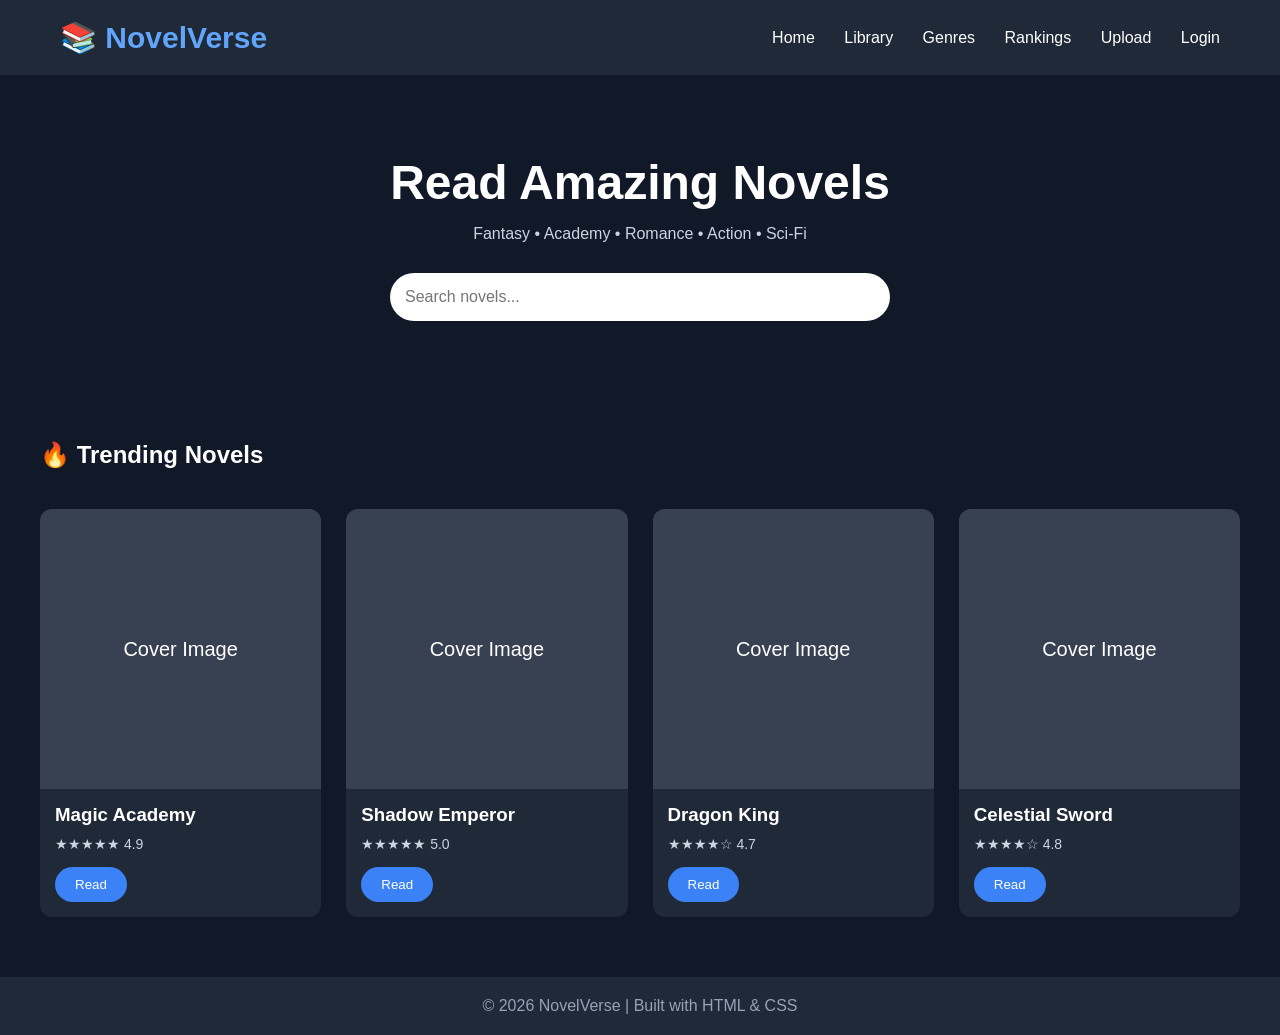
==== index.html @ a05cd236 "basic page" ====
<!DOCTYPE html>
<html lang="en">
<head>
    <meta charset="UTF-8">
    <meta name="viewport" content="width=device-width, initial-scale=1.0">
    <title>NovelVerse</title>

    <style>
        *{
            margin:0;
            padding:0;
            box-sizing:border-box;
            font-family:Arial, Helvetica, sans-serif;
        }

        body{
            background:#111827;
            color:white;
        }

        header{
            background:#1f2937;
            display:flex;
            justify-content:space-between;
            align-items:center;
            padding:20px 60px;
        }

        .logo{
            font-size:30px;
            font-weight:bold;
            color:#60a5fa;
        }

        nav a{
            color:white;
            text-decoration:none;
            margin-left:25px;
            transition:.3s;
        }

        nav a:hover{
            color:#60a5fa;
        }

        .hero{
            text-align:center;
            padding:80px 20px;
        }

        .hero h1{
            font-size:48px;
            margin-bottom:15px;
        }

        .hero p{
            color:#cbd5e1;
            margin-bottom:30px;
        }

        .hero input{
            width:60%;
            max-width:500px;
            padding:15px;
            border:none;
            border-radius:30px;
            font-size:16px;
        }

        h2{
            margin:40px;
        }

        .novels{
            display:grid;
            grid-template-columns:repeat(auto-fit,minmax(220px,1fr));
            gap:25px;
            padding:0 40px 60px;
        }

        .card{
            background:#1f2937;
            border-radius:12px;
            overflow:hidden;
            transition:.3s;
        }

        .card:hover{
            transform:translateY(-8px);
        }

        .cover{
            height:280px;
            background:#374151;
            display:flex;
            justify-content:center;
            align-items:center;
            font-size:20px;
        }

        .info{
            padding:15px;
        }

        .info h3{
            margin-bottom:10px;
        }

        .info p{
            color:#cbd5e1;
            font-size:14px;
        }

        footer{
            background:#1f2937;
            text-align:center;
            padding:20px;
            color:#94a3b8;
        }

        button{
            margin-top:15px;
            padding:10px 20px;
            border:none;
            border-radius:25px;
            background:#3b82f6;
            color:white;
            cursor:pointer;
        }

        button:hover{
            background:#2563eb;
        }
    </style>

</head>
<body>

<header>

    <div class="logo">📚 NovelVerse</div>

    <nav>
        <a href="#">Home</a>
        <a href="#">Library</a>
        <a href="#">Genres</a>
        <a href="#">Rankings</a>
        <a href="#">Upload</a>
        <a href="#">Login</a>
    </nav>

</header>

<section class="hero">

    <h1>Read Amazing Novels</h1>

    <p>Fantasy • Academy • Romance • Action • Sci-Fi</p>

    <input type="text" placeholder="Search novels...">

</section>

<h2>🔥 Trending Novels</h2>

<section class="novels">

    <div class="card">
        <div class="cover">Cover Image</div>
        <div class="info">
            <h3>Magic Academy</h3>
            <p>★★★★★ 4.9</p>
            <button>Read</button>
        </div>
    </div>

    <div class="card">
        <div class="cover">Cover Image</div>
        <div class="info">
            <h3>Shadow Emperor</h3>
            <p>★★★★★ 5.0</p>
            <button>Read</button>
        </div>
    </div>

    <div class="card">
        <div class="cover">Cover Image</div>
        <div class="info">
            <h3>Dragon King</h3>
            <p>★★★★☆ 4.7</p>
            <button>Read</button>
        </div>
    </div>

    <div class="card">
        <div class="cover">Cover Image</div>
        <div class="info">
            <h3>Celestial Sword</h3>
            <p>★★★★☆ 4.8</p>
            <button>Read</button>
        </div>
    </div>

</section>

<footer>

    © 2026 NovelVerse | Built with HTML & CSS

</footer>

</body>
</html>
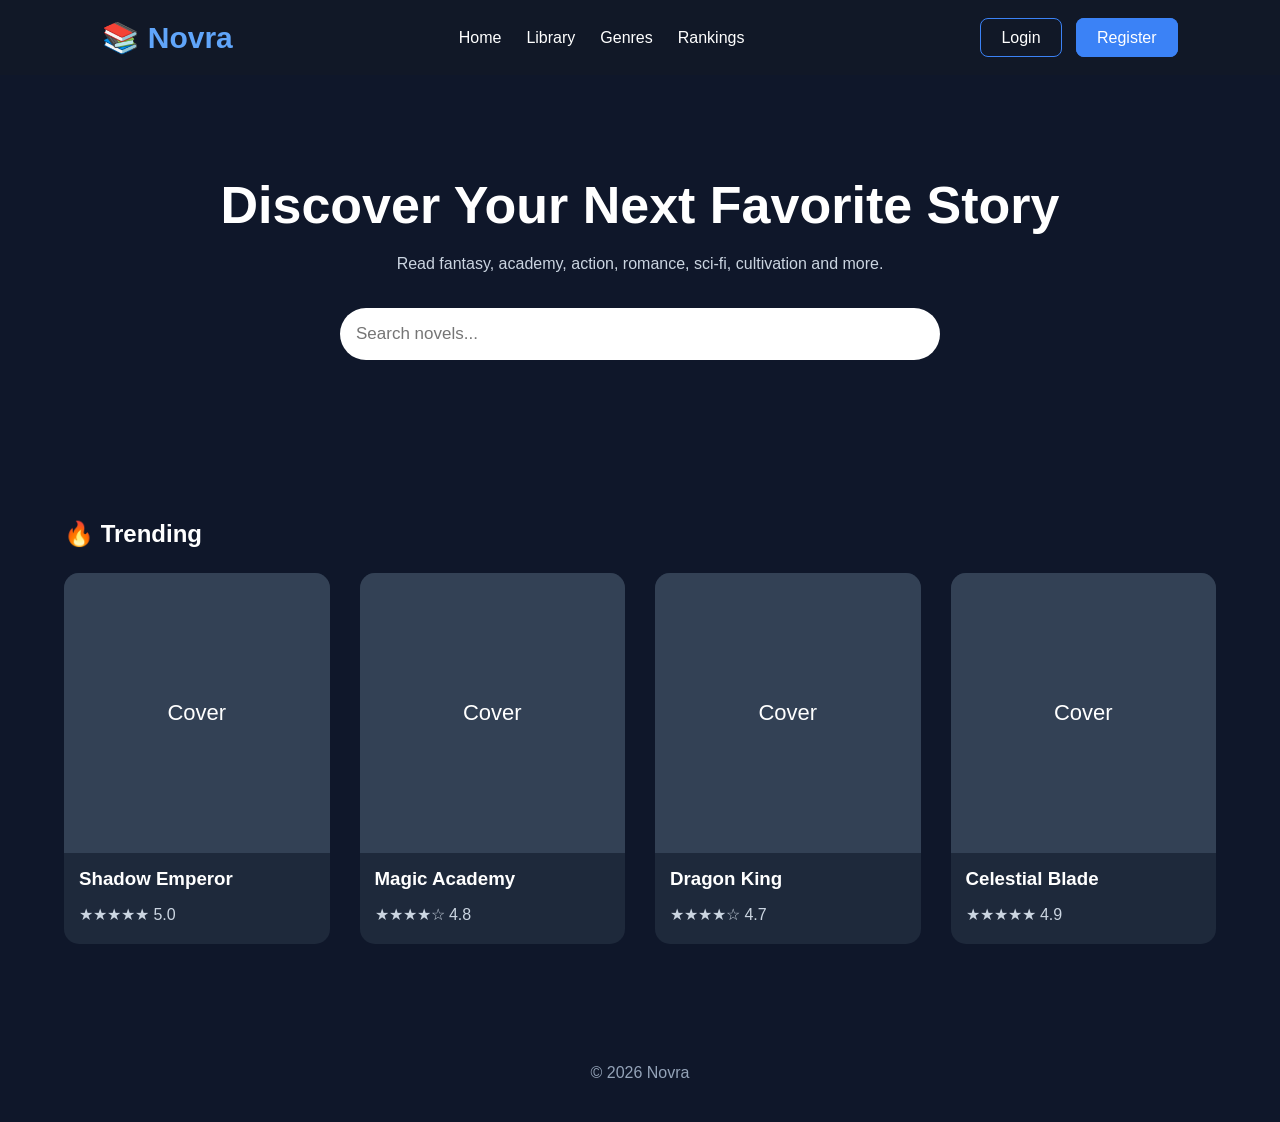
==== commit 8b290448: "updates to clarity" ====
--- a/index.html
+++ b/index.html
@@ -1,213 +1,125 @@
 <!DOCTYPE html>
 <html lang="en">
 <head>
+
     <meta charset="UTF-8">
     <meta name="viewport" content="width=device-width, initial-scale=1.0">
-    <title>NovelVerse</title>
 
-    <style>
-        *{
-            margin:0;
-            padding:0;
-            box-sizing:border-box;
-            font-family:Arial, Helvetica, sans-serif;
-        }
+    <title>Novra</title>
 
-        body{
-            background:#111827;
-            color:white;
-        }
-
-        header{
-            background:#1f2937;
-            display:flex;
-            justify-content:space-between;
-            align-items:center;
-            padding:20px 60px;
-        }
-
-        .logo{
-            font-size:30px;
-            font-weight:bold;
-            color:#60a5fa;
-        }
-
-        nav a{
-            color:white;
-            text-decoration:none;
-            margin-left:25px;
-            transition:.3s;
-        }
-
-        nav a:hover{
-            color:#60a5fa;
-        }
-
-        .hero{
-            text-align:center;
-            padding:80px 20px;
-        }
-
-        .hero h1{
-            font-size:48px;
-            margin-bottom:15px;
-        }
-
-        .hero p{
-            color:#cbd5e1;
-            margin-bottom:30px;
-        }
-
-        .hero input{
-            width:60%;
-            max-width:500px;
-            padding:15px;
-            border:none;
-            border-radius:30px;
-            font-size:16px;
-        }
-
-        h2{
-            margin:40px;
-        }
-
-        .novels{
-            display:grid;
-            grid-template-columns:repeat(auto-fit,minmax(220px,1fr));
-            gap:25px;
-            padding:0 40px 60px;
-        }
-
-        .card{
-            background:#1f2937;
-            border-radius:12px;
-            overflow:hidden;
-            transition:.3s;
-        }
-
-        .card:hover{
-            transform:translateY(-8px);
-        }
-
-        .cover{
-            height:280px;
-            background:#374151;
-            display:flex;
-            justify-content:center;
-            align-items:center;
-            font-size:20px;
-        }
-
-        .info{
-            padding:15px;
-        }
-
-        .info h3{
-            margin-bottom:10px;
-        }
-
-        .info p{
-            color:#cbd5e1;
-            font-size:14px;
-        }
-
-        footer{
-            background:#1f2937;
-            text-align:center;
-            padding:20px;
-            color:#94a3b8;
-        }
-
-        button{
-            margin-top:15px;
-            padding:10px 20px;
-            border:none;
-            border-radius:25px;
-            background:#3b82f6;
-            color:white;
-            cursor:pointer;
-        }
-
-        button:hover{
-            background:#2563eb;
-        }
-    </style>
+    <link rel="stylesheet" href="css/style.css">
 
 </head>
+
 <body>
 
 <header>
 
-    <div class="logo">📚 NovelVerse</div>
+    <div class="logo">
+        📚 Novra
+    </div>
 
     <nav>
+
         <a href="#">Home</a>
-        <a href="#">Library</a>
+        <a href="novels.html">Library</a>
         <a href="#">Genres</a>
         <a href="#">Rankings</a>
-        <a href="#">Upload</a>
-        <a href="#">Login</a>
+
     </nav>
+
+    <div>
+
+        <a href="login.html" class="btn">Login</a>
+        <a href="register.html" class="btn primary">Register</a>
+
+    </div>
 
 </header>
 
+
 <section class="hero">
 
-    <h1>Read Amazing Novels</h1>
+    <h1>Discover Your Next Favorite Story</h1>
 
-    <p>Fantasy • Academy • Romance • Action • Sci-Fi</p>
+    <p>
+        Read fantasy, academy, action, romance, sci-fi,
+        cultivation and more.
+    </p>
 
-    <input type="text" placeholder="Search novels...">
+    <input
+        type="text"
+        placeholder="Search novels..."
+    >
 
 </section>
 
-<h2>🔥 Trending Novels</h2>
 
-<section class="novels">
+<section class="section">
 
-    <div class="card">
-        <div class="cover">Cover Image</div>
-        <div class="info">
+    <h2>🔥 Trending</h2>
+
+    <div class="cards">
+
+        <div class="card">
+
+            <div class="cover">
+                Cover
+            </div>
+
+            <h3>Shadow Emperor</h3>
+
+            <p>★★★★★ 5.0</p>
+
+        </div>
+
+        <div class="card">
+
+            <div class="cover">
+                Cover
+            </div>
+
             <h3>Magic Academy</h3>
+
+            <p>★★★★☆ 4.8</p>
+
+        </div>
+
+        <div class="card">
+
+            <div class="cover">
+                Cover
+            </div>
+
+            <h3>Dragon King</h3>
+
+            <p>★★★★☆ 4.7</p>
+
+        </div>
+
+        <div class="card">
+
+            <div class="cover">
+                Cover
+            </div>
+
+            <h3>Celestial Blade</h3>
+
             <p>★★★★★ 4.9</p>
-            <button>Read</button>
+
         </div>
-    </div>
 
-    <div class="card">
-        <div class="cover">Cover Image</div>
-        <div class="info">
-            <h3>Shadow Emperor</h3>
-            <p>★★★★★ 5.0</p>
-            <button>Read</button>
-        </div>
-    </div>
-
-    <div class="card">
-        <div class="cover">Cover Image</div>
-        <div class="info">
-            <h3>Dragon King</h3>
-            <p>★★★★☆ 4.7</p>
-            <button>Read</button>
-        </div>
-    </div>
-
-    <div class="card">
-        <div class="cover">Cover Image</div>
-        <div class="info">
-            <h3>Celestial Sword</h3>
-            <p>★★★★☆ 4.8</p>
-            <button>Read</button>
-        </div>
     </div>
 
 </section>
 
 <footer>
 
-    © 2026 NovelVerse | Built with HTML & CSS
+    © 2026 Novra
 
 </footer>
 
+<script src="js/script.js"></script>
+
 </body>
-</html>
+</html>
--- a/css/style.css
+++ b/css/style.css
@@ -0,0 +1,196 @@
+*{
+    margin:0;
+    padding:0;
+    box-sizing:border-box;
+    font-family:Arial,sans-serif;
+}
+
+body{
+
+    background:#0f172a;
+    color:white;
+
+}
+
+header{
+
+    display:flex;
+    justify-content:space-between;
+    align-items:center;
+
+    padding:20px 8%;
+
+    background:#111827;
+
+    position:sticky;
+    top:0;
+
+}
+
+.logo{
+
+    font-size:30px;
+    font-weight:bold;
+
+    color:#60a5fa;
+
+}
+
+nav{
+
+    display:flex;
+    gap:25px;
+
+}
+
+nav a{
+
+    color:white;
+    text-decoration:none;
+
+}
+
+.btn{
+
+    text-decoration:none;
+
+    color:white;
+
+    border:1px solid #3b82f6;
+
+    padding:10px 20px;
+
+    border-radius:8px;
+
+    margin-left:10px;
+
+}
+
+.primary{
+
+    background:#3b82f6;
+
+}
+
+.hero{
+
+    text-align:center;
+
+    padding:100px 20px;
+
+}
+
+.hero h1{
+
+    font-size:52px;
+
+    margin-bottom:20px;
+
+}
+
+.hero p{
+
+    color:#cbd5e1;
+
+    margin-bottom:35px;
+
+}
+
+.hero input{
+
+    width:600px;
+    max-width:90%;
+
+    padding:16px;
+
+    border-radius:30px;
+
+    border:none;
+
+    font-size:17px;
+
+}
+
+.section{
+
+    width:90%;
+
+    margin:auto;
+
+    margin-top:60px;
+
+}
+
+.cards{
+
+    display:grid;
+
+    grid-template-columns:repeat(auto-fit,minmax(230px,1fr));
+
+    gap:30px;
+
+    margin-top:25px;
+
+}
+
+.card{
+
+    background:#1e293b;
+
+    border-radius:15px;
+
+    overflow:hidden;
+
+    transition:.3s;
+
+    cursor:pointer;
+
+}
+
+.card:hover{
+
+    transform:translateY(-8px);
+
+}
+
+.cover{
+
+    height:280px;
+
+    background:#334155;
+
+    display:flex;
+
+    justify-content:center;
+
+    align-items:center;
+
+    font-size:22px;
+
+}
+
+.card h3{
+
+    padding:15px;
+
+}
+
+.card p{
+
+    padding:0 15px 20px;
+
+    color:#cbd5e1;
+
+}
+
+footer{
+
+    text-align:center;
+
+    padding:40px;
+
+    margin-top:80px;
+
+    color:#94a3b8;
+
+}
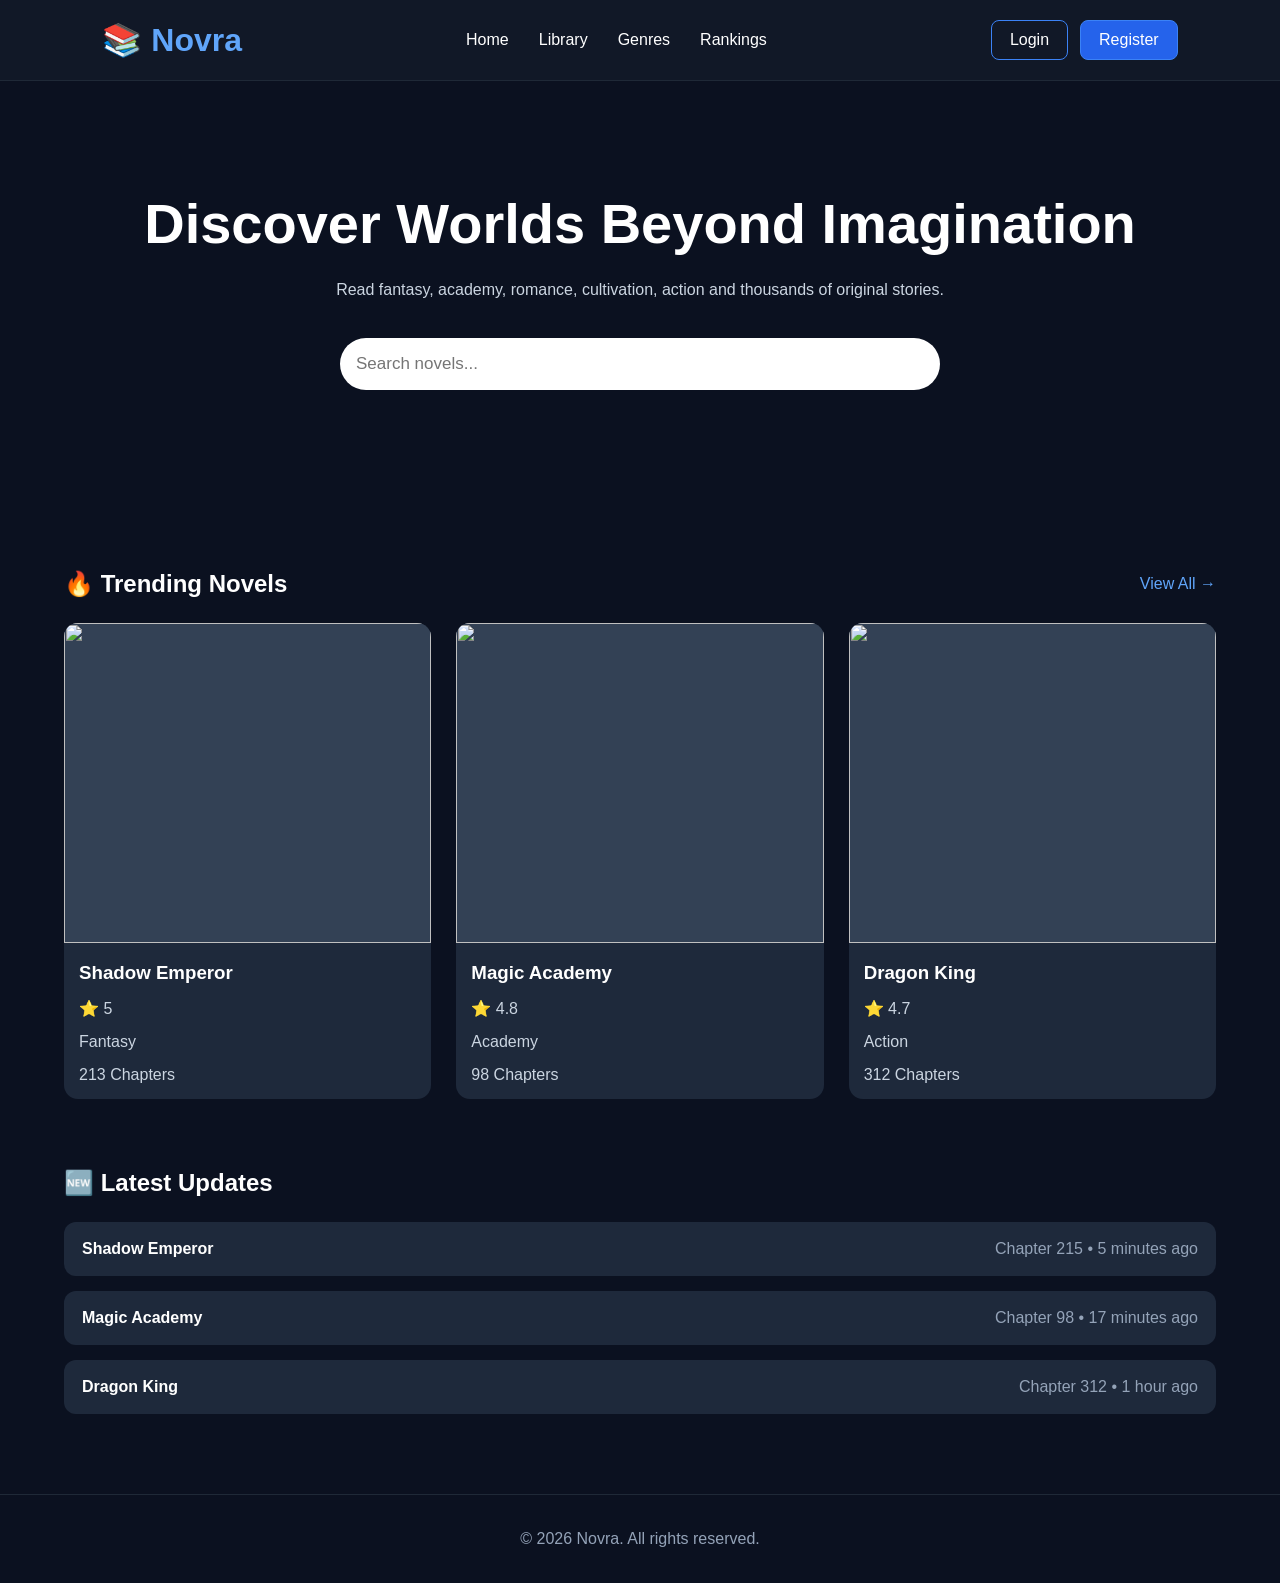
==== commit e8f02adc: "updates 1.0" ====
--- a/index.html
+++ b/index.html
@@ -1,13 +1,14 @@
 <!DOCTYPE html>
 <html lang="en">
+
 <head>
 
     <meta charset="UTF-8">
     <meta name="viewport" content="width=device-width, initial-scale=1.0">
 
-    <title>Novra</title>
+    <title>Novra - Discover Amazing Stories</title>
 
-    <link rel="stylesheet" href="css/style.css">
+    <link rel="stylesheet" href="assets/css/style.css">
 
 </head>
 
@@ -22,16 +23,16 @@
     <nav>
 
         <a href="#">Home</a>
-        <a href="novels.html">Library</a>
+        <a href="pages/library.html">Library</a>
         <a href="#">Genres</a>
         <a href="#">Rankings</a>
 
     </nav>
 
-    <div>
+    <div class="nav-buttons">
 
-        <a href="login.html" class="btn">Login</a>
-        <a href="register.html" class="btn primary">Register</a>
+        <a href="pages/login.html" class="btn">Login</a>
+        <a href="pages/register.html" class="btn primary">Register</a>
 
     </div>
 
@@ -40,11 +41,11 @@
 
 <section class="hero">
 
-    <h1>Discover Your Next Favorite Story</h1>
+    <h1>Discover Worlds Beyond Imagination</h1>
 
     <p>
-        Read fantasy, academy, action, romance, sci-fi,
-        cultivation and more.
+        Read fantasy, academy, romance, cultivation,
+        action and thousands of original stories.
     </p>
 
     <input
@@ -57,69 +58,59 @@
 
 <section class="section">
 
-    <h2>🔥 Trending</h2>
+    <div class="section-title">
 
-    <div class="cards">
+        <h2>🔥 Trending Novels</h2>
 
-        <div class="card">
+        <a href="#">View All →</a>
 
-            <div class="cover">
-                Cover
-            </div>
+    </div>
 
-            <h3>Shadow Emperor</h3>
+    <div class="cards" id="novelContainer">
 
-            <p>★★★★★ 5.0</p>
+    </div>
 
+</section>
+
+
+<section class="section">
+
+    <div class="section-title">
+
+        <h2>🆕 Latest Updates</h2>
+
+    </div>
+
+    <div class="updates">
+
+        <div class="update">
+            <strong>Shadow Emperor</strong>
+            <span>Chapter 215 • 5 minutes ago</span>
         </div>
 
-        <div class="card">
-
-            <div class="cover">
-                Cover
-            </div>
-
-            <h3>Magic Academy</h3>
-
-            <p>★★★★☆ 4.8</p>
-
+        <div class="update">
+            <strong>Magic Academy</strong>
+            <span>Chapter 98 • 17 minutes ago</span>
         </div>
 
-        <div class="card">
-
-            <div class="cover">
-                Cover
-            </div>
-
-            <h3>Dragon King</h3>
-
-            <p>★★★★☆ 4.7</p>
-
-        </div>
-
-        <div class="card">
-
-            <div class="cover">
-                Cover
-            </div>
-
-            <h3>Celestial Blade</h3>
-
-            <p>★★★★★ 4.9</p>
-
+        <div class="update">
+            <strong>Dragon King</strong>
+            <span>Chapter 312 • 1 hour ago</span>
         </div>
 
     </div>
 
 </section>
 
+
 <footer>
 
-    © 2026 Novra
+    © 2026 Novra. All rights reserved.
 
 </footer>
 
-<script src="js/script.js"></script>
+<script src="assets/js/script.js"></script>
 
 </body>
+
 </html>
--- a/assets/css/style.css
+++ b/assets/css/style.css
@@ -0,0 +1,322 @@
+*{
+    margin:0;
+    padding:0;
+    box-sizing:border-box;
+    font-family:Arial, Helvetica, sans-serif;
+}
+
+body{
+
+    background:#0b1120;
+    color:white;
+
+}
+
+/* HEADER */
+
+header{
+
+    display:flex;
+    justify-content:space-between;
+    align-items:center;
+
+    padding:20px 8%;
+
+    background:#111827;
+
+    position:sticky;
+    top:0;
+    z-index:1000;
+
+    border-bottom:1px solid #1f2937;
+
+}
+
+.logo{
+
+    font-size:32px;
+    font-weight:bold;
+
+    color:#60a5fa;
+
+}
+
+nav{
+
+    display:flex;
+    gap:30px;
+
+}
+
+nav a{
+
+    color:white;
+    text-decoration:none;
+    transition:.3s;
+
+}
+
+nav a:hover{
+
+    color:#60a5fa;
+
+}
+
+.nav-buttons{
+
+    display:flex;
+    gap:12px;
+
+}
+
+.btn{
+
+    padding:10px 18px;
+
+    border-radius:8px;
+
+    border:1px solid #3b82f6;
+
+    text-decoration:none;
+
+    color:white;
+
+    transition:.3s;
+
+}
+
+.btn:hover{
+
+    background:#1d4ed8;
+
+}
+
+.primary{
+
+    background:#2563eb;
+
+}
+
+/* HERO */
+
+.hero{
+
+    text-align:center;
+
+    padding:110px 20px;
+
+}
+
+.hero h1{
+
+    font-size:56px;
+
+    margin-bottom:20px;
+
+}
+
+.hero p{
+
+    color:#cbd5e1;
+
+    max-width:700px;
+
+    margin:auto;
+
+    margin-bottom:35px;
+
+    line-height:1.7;
+
+}
+
+.hero input{
+
+    width:600px;
+    max-width:90%;
+
+    padding:16px;
+
+    border:none;
+
+    border-radius:30px;
+
+    font-size:17px;
+
+    outline:none;
+
+}
+
+/* SECTIONS */
+
+.section{
+
+    width:90%;
+
+    margin:auto;
+
+    margin-top:70px;
+
+}
+
+.section-title{
+
+    display:flex;
+
+    justify-content:space-between;
+
+    align-items:center;
+
+    margin-bottom:25px;
+
+}
+
+.section-title a{
+
+    color:#60a5fa;
+
+    text-decoration:none;
+
+}
+
+/* CARDS */
+
+.cards{
+
+    display:grid;
+
+    grid-template-columns:repeat(auto-fit,minmax(220px,1fr));
+
+    gap:25px;
+
+}
+
+.card{
+
+    background:#1e293b;
+
+    border-radius:14px;
+
+    overflow:hidden;
+
+    transition:.3s;
+
+    cursor:pointer;
+
+}
+
+.card:hover{
+
+    transform:translateY(-8px);
+
+}
+
+.cover{
+
+    width:100%;
+    height:320px;
+
+    object-fit:cover;
+
+    background:#334155;
+
+}
+
+.card h3{
+
+    padding:15px;
+
+}
+
+.card p{
+
+    padding:0 15px 15px;
+
+    color:#cbd5e1;
+
+}
+
+/* UPDATES */
+
+.updates{
+
+    display:flex;
+
+    flex-direction:column;
+
+    gap:15px;
+
+}
+
+.update{
+
+    background:#1e293b;
+
+    padding:18px;
+
+    border-radius:12px;
+
+    display:flex;
+
+    justify-content:space-between;
+
+    align-items:center;
+
+}
+
+.update span{
+
+    color:#94a3b8;
+
+}
+
+/* FOOTER */
+
+footer{
+
+    margin-top:80px;
+
+    padding:35px;
+
+    text-align:center;
+
+    color:#94a3b8;
+
+    border-top:1px solid #1f2937;
+
+}
+
+/* MOBILE */
+
+@media(max-width:900px){
+
+    header{
+
+        flex-direction:column;
+
+        gap:15px;
+
+    }
+
+    nav{
+
+        flex-wrap:wrap;
+
+        justify-content:center;
+
+    }
+
+    .hero h1{
+
+        font-size:38px;
+
+    }
+
+    .update{
+
+        flex-direction:column;
+        align-items:flex-start;
+        gap:8px;
+
+    }
+
+}
